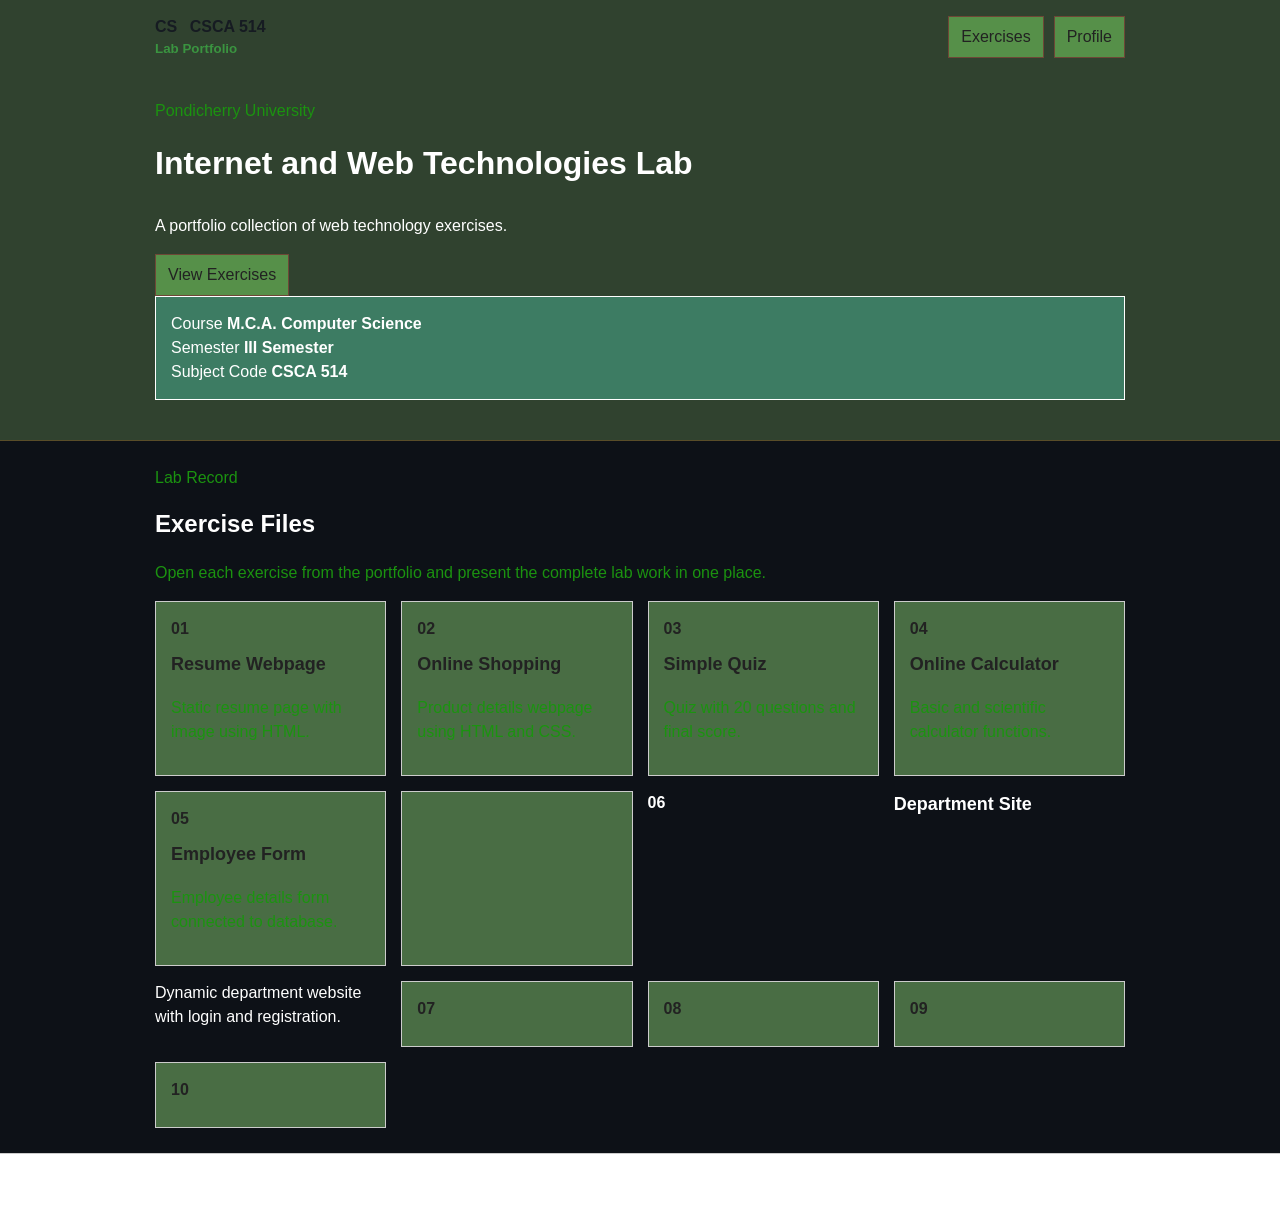
==== index.html @ f17be45e "GitHub Pages doesn't support PHP, so exercises 05 and 06 are now hosted on InfinityFree." ====
<!DOCTYPE html>
<html lang="en">

<head>
  <meta charset="UTF-8">
  <meta name="viewport" content="width=device-width, initial-scale=1.0">
  <title>Internet and Web Technologies Lab Portfolio</title>
  <link rel="stylesheet" href="assets/css/style.css">
</head>

<body>
  <header class="site-header">
    <nav class="top-nav" aria-label="Main navigation">
      <a class="brand" href="index.html">
        <span class="brand-mark">CS</span>
        <span>
          <strong>CSCA 514</strong>
          <small>Lab Portfolio</small>
        </span>
      </a>
      <div class="nav-actions">
        <a href="#exercises">Exercises</a>
        <a href="#profile">Profile</a>
      </div>
    </nav>

    <section class="hero" id="profile">
      <div class="hero-copy">
        <p class="eyebrow">Pondicherry University</p>
        <h1>Internet and Web Technologies Lab</h1>
        <p>
          A portfolio collection of web technology exercises.
        </p>
        <a class="primary-button" href="#exercises">View Exercises</a>
      </div>
      <div class="hero-panel" aria-label="Student details">
        <div>
          <span>Course</span>
          <strong>M.C.A. Computer Science</strong>
        </div>
        <div>
          <span>Semester</span>
          <strong>III Semester</strong>
        </div>
        <div>
          <span>Subject Code</span>
          <strong>CSCA 514</strong>
        </div>
      </div>
    </section>
  </header>

  <main>
    <section class="section-heading" id="exercises">
      <p class="eyebrow">Lab Record</p>
      <h2>Exercise Files</h2>
      <p>Open each exercise from the portfolio and present the complete lab work in one place.</p>
    </section>


    <section class="exercise-grid" aria-label="Exercise list">
      <a class="exercise-card" href="exercises/01-resume/index.html">
        <span class="exercise-icon">01</span>
        <h3>Resume Webpage</h3>
        <p>Static resume page with image using HTML.</p>
      </a>

      <a class="exercise-card" href="exercises/02-shopping/index.html">
        <span class="exercise-icon">02</span>
        <h3>Online Shopping</h3>
        <p>Product details webpage using HTML and CSS.</p>
      </a>

      <a class="exercise-card" href="exercises/03-quiz/index.html">
        <span class="exercise-icon">03</span>
        <h3>Simple Quiz</h3>
        <p>Quiz with 20 questions and final score.</p>
      </a>

      <a class="exercise-card" href="exercises/04-calculator/index.html">
        <span class="exercise-icon">04</span>
        <h3>Online Calculator</h3>
        <p>Basic and scientific calculator functions.</p>
      </a>

      <!--<a class="exercise-card" href="exercises/05-employee-form/index.php">-->
        <!-- This is commented as githu can't open php files from its localhoast so the following link will direct it to InfinityFree-->
      <a class="exercise-card" href="http://pratyush-portfolio.infinityfreeapp.com/exercises/05-employee-form/index.php" target="_blank">
        <span class="exercise-icon">05</span>
        <h3>Employee Form</h3>
        <p>Employee details form connected to database.</p>
      </a>

      <!--<a class="exercise-card" href="exercises/06-department-site/index.php">-->
        <!-- This is commented as githu can't open php files from its localhoast so the following link will direct it to InfinityFree-->
      <a class="exercise-card" href="http://pratyush-portfolio.infinityfreeapp.com/exercises/06-department-site/index.php" target="_blank"></a>
        <span class="exercise-icon">06</span>
        <h3>Department Site</h3>
        <p>Dynamic department website with login and registration.</p>
      </a>

      <a class="exercise-card" href="exercises/07-company-site/index.php">
        <span class="exercise-icon">07</span>
      </a>

      <a class="exercise-card" href="exercises/08-contact-management/index.php">
        <span class="exercise-icon">08</span>
      </a>

      <a class="exercise-card" href="exercises/09-weather-ajax/index.html">
        <span class="exercise-icon">09</span>
      </a>

      <a class="exercise-card" href="exercises/10-books-jquery/index.html">
        <span class="exercise-icon">10</span>
      </a>
    </section>
  </main>

  <footer class="site-footer">
    <p>CSCA 514 Internet and Web Technologies Lab Portfolio</p>
  </footer>

  <script src="assets/js/main.js"></script>
</body>
</html>
---- assets/css/style.css ----
* {
  box-sizing: border-box;
}

body {
  margin: 0;
  font-family: Arial, Helvetica, sans-serif;
  color: #ffffff;
  background: #0D1117;
  line-height: 1.5;
}

a {
  color: #161b22;
  text-decoration: none;
}

a:hover {
  text-decoration: underline;
}

header,
main,
footer,
section,
article {
  display: block;
}

.site-header,
.app-header,
.resume-header,
.shop-header,
.quiz-header,
.calculator-header {
  background: #30422f;
  border-bottom: 1px solid #594d28;
}

.top-nav,
.resume-nav,
.shop-nav,
.quiz-nav,
.calculator-nav,
.site-mini-nav {
  max-width: 1000px;
  margin: 0 auto;
  padding: 15px;
  display: flex;
  justify-content: space-between;
  align-items: center;
  gap: 15px;
}

.brand,
.shop-brand {
  font-weight: bold;
}

.brand-mark {
  display: inline-block;
  margin-right: 8px;
}

.brand small {
  display: block;
  color: #3a9440;
}

.nav-actions,
.shop-links,
.resume-contact,
.skill-list,
.table-actions {
  display: flex;
  flex-wrap: wrap;
  gap: 10px;
}

.hero,
.app-hero,
.shop-hero,
.resume-hero,
.quiz-hero,
.calculator-hero,
main {
  max-width: 1000px;
  margin: 0 auto;
  padding: 25px 15px;
}

.hero-panel,
.form-panel,
.table-panel,
.resume-section,
.placeholder-card,
.shop-summary,
.offer-panel,
.cart-panel,
.product-card,
.quiz-question,
.calculator,
.weather-card,
.book-card {
  background: #3d7c63;
  border: 1px solid #ffffff;
  padding: 15px;
  margin-bottom: 15px;
}

h1,
h2,
h3,
p {
  margin-top: 0;
}

h1 {
  font-size: 32px;
}

h2 {
  font-size: 24px;
}

h3 {
  font-size: 18px;
}

.eyebrow,
.section-heading p,
.exercise-card p,
.resume-summary,
.shop-summary p {
  color: #1b9310;
}

.primary-button,
.cart-button,
.remove-button,
button,
.back-link,
.shop-links a,
.nav-actions a {
  display: inline-block;
  padding: 8px 12px;
  border: 1px solid #6e4736;
  background: #569049;
  color: #222222;
  cursor: pointer;
}

.remove-button {
  margin-left: 8px;
}

.buy-button {
  margin-top: 10px;
}

.order-message {
  margin-top: 10px;
  font-weight: bold;
}

.quiz-option {
  padding: 8px;
  border: 1px solid transparent;
}

.quiz-option.correct-option {
  background: #d8f5d1;
  border-color: #247a2b;
  color: #123d16;
}

.quiz-option.wrong-option {
  background: #ffd7d7;
  border-color: #9b1c1c;
  color: #5c1010;
}

.exercise-grid,
.product-grid,
.resume-grid,
.weather-grid,
.book-grid,
.dashboard-grid,
.crud-page,
.shop-bottom {
  display: grid;
  grid-template-columns: repeat(auto-fit, minmax(220px, 1fr));
  gap: 15px;
}

/* Make the employee table page disproportionate: form narrower, table wider */
.crud-page {
  grid-template-columns: 1fr 2fr;
}

@media (max-width: 700px) {
  .crud-page {
    grid-template-columns: 1fr;
  }
}

.exercise-card {
  display: block;
  background: #496d44;
  border: 1px solid #cccccc;
  padding: 15px;
  color: #222222;
}

.exercise-icon {
  display: inline-block;
  margin-bottom: 10px;
  font-weight: bold;
}

.shop-categories span,
.product-tag,
.product-note {
  display: inline-block;
  padding: 4px 8px;
  border: 1px solid #cccccc;
  background: #5db369;
}

.product-image {
  min-height: 90px;
  margin-bottom: 10px;
  border: 1px solid #cccccc;
  background: #eeeeee;
}

.product-image img {
  display: block;
  width: 100%;
  height: 120px;
  object-fit: contain;
}

.product-meta {
  display: flex;
  justify-content: space-between;
  gap: 10px;
  margin-bottom: 10px;
}

.site-footer {
  padding: 15px;
  text-align: center;
  background: #ffffff;
  border-top: 1px solid #cccccc;
}

.resume-photo {
  width: 600px;
  height: 300px;
  border: 1px solid #cccccc;
  overflow: hidden;
}

.resume-photo img {
  width: 100%;
  height: 100%;
  object-fit: cover;
}

form {
  display: grid;
  gap: 12px;
}

label {
  display: grid;
  gap: 5px;
}

input,
select,
textarea {
  width: 100%;
  padding: 8px;
  border: 1px solid #999999;
  font: inherit;
  background: #eaf7ef;
  color: #14331f;
}

textarea {
  min-height: 90px;
}

/* ---- Table styling ---- */
.responsive-table {
  overflow-x: auto;
  width: 100%;
}

table {
  width: 100%;
  border-collapse: collapse;
  background: #3d7c63;
}

th,
td {
  padding: 8px 12px;
  border: 1px solid #ffffff;
  text-align: left;
  color: #ffffff;
  white-space: nowrap;
}

.status-message,
.quiz-result {
  padding: 10px;
  border: 1px solid #cccccc;
  background: #ffffff;
  color: #176b2c;
}

.warning-text,
.warning {
  color: #8a1f11;
}

.success {
  color: #176b2c;
}

.calculator-display input {
  font-size: 24px;
  text-align: right;
}

.calculator-keys {
  display: grid;
  grid-template-columns: repeat(4, 1fr);
  gap: 8px;
}

.quiz-options {
  display: grid;
  gap: 8px;
}

.quiz-option {
  display: block;
}

.placeholder-main,
.auth-page,
.content-page {
  max-width: 1000px;
  margin: 0 auto;
  padding: 25px 15px;
}

@media (max-width: 600px) {
  .top-nav,
  .resume-nav,
  .shop-nav, 
  .quiz-nav{
    display: block;
  }

  h1 {
    font-size: 26px;
  }
}
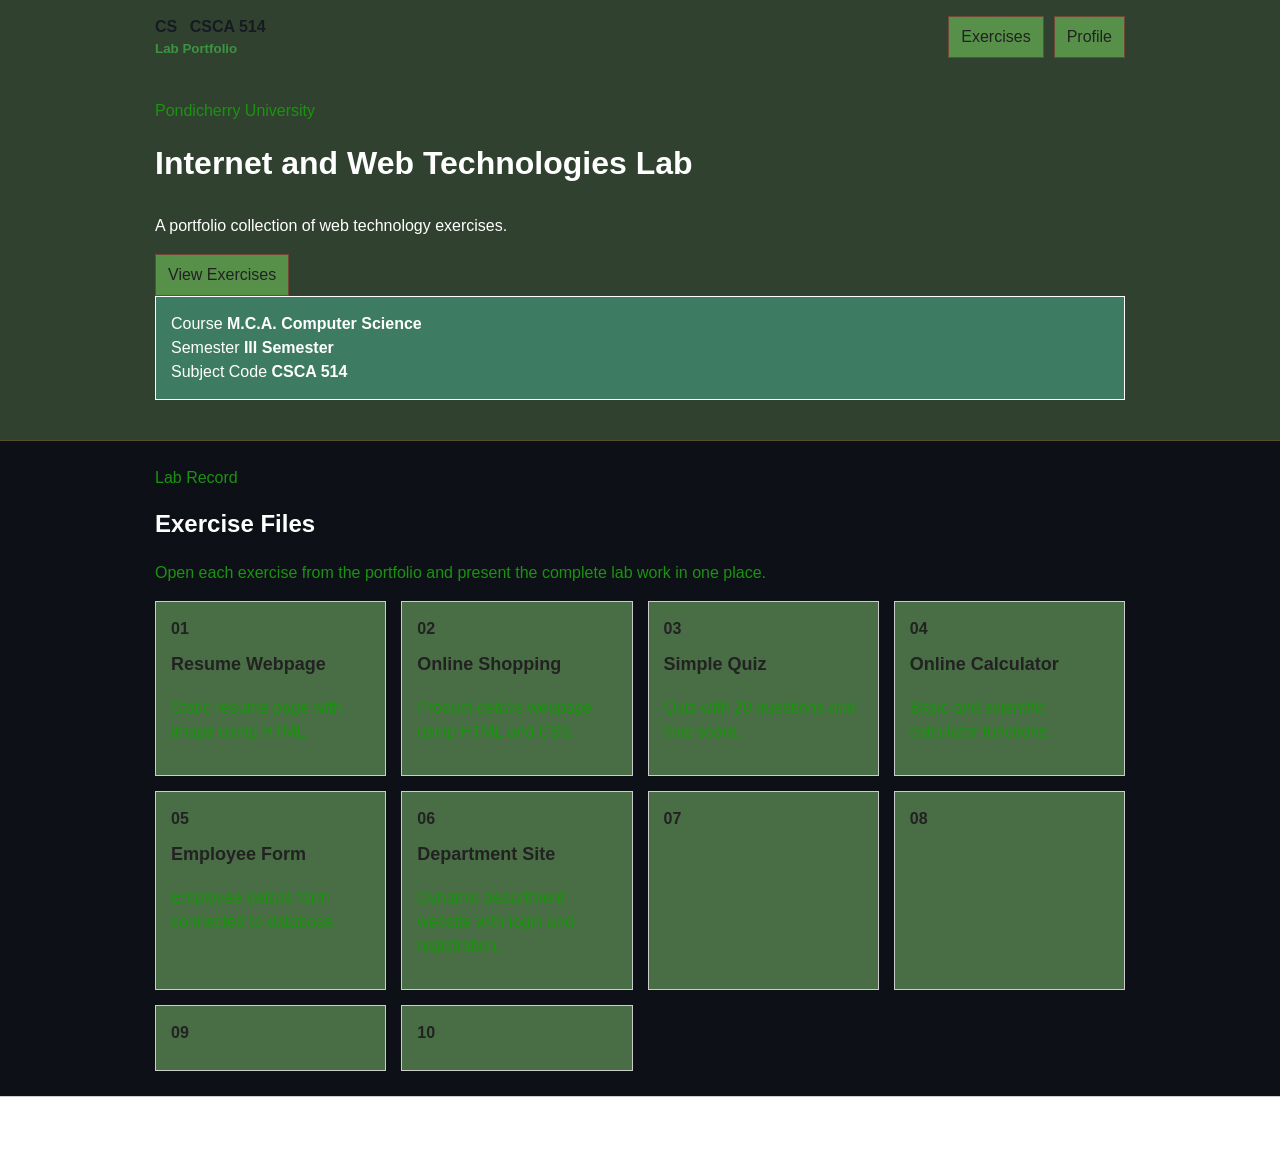
==== commit 9f019ec6: "Index modified" ====
--- a/index.html
+++ b/index.html
@@ -93,7 +93,7 @@
 
       <!--<a class="exercise-card" href="exercises/06-department-site/index.php">-->
         <!-- This is commented as githu can't open php files from its localhoast so the following link will direct it to InfinityFree-->
-      <a class="exercise-card" href="http://pratyush-portfolio.infinityfreeapp.com/exercises/06-department-site/index.php" target="_blank"></a>
+      <a class="exercise-card" href="http://pratyush-portfolio.infinityfreeapp.com/exercises/06-department-site/index.php" target="_blank">
         <span class="exercise-icon">06</span>
         <h3>Department Site</h3>
         <p>Dynamic department website with login and registration.</p>
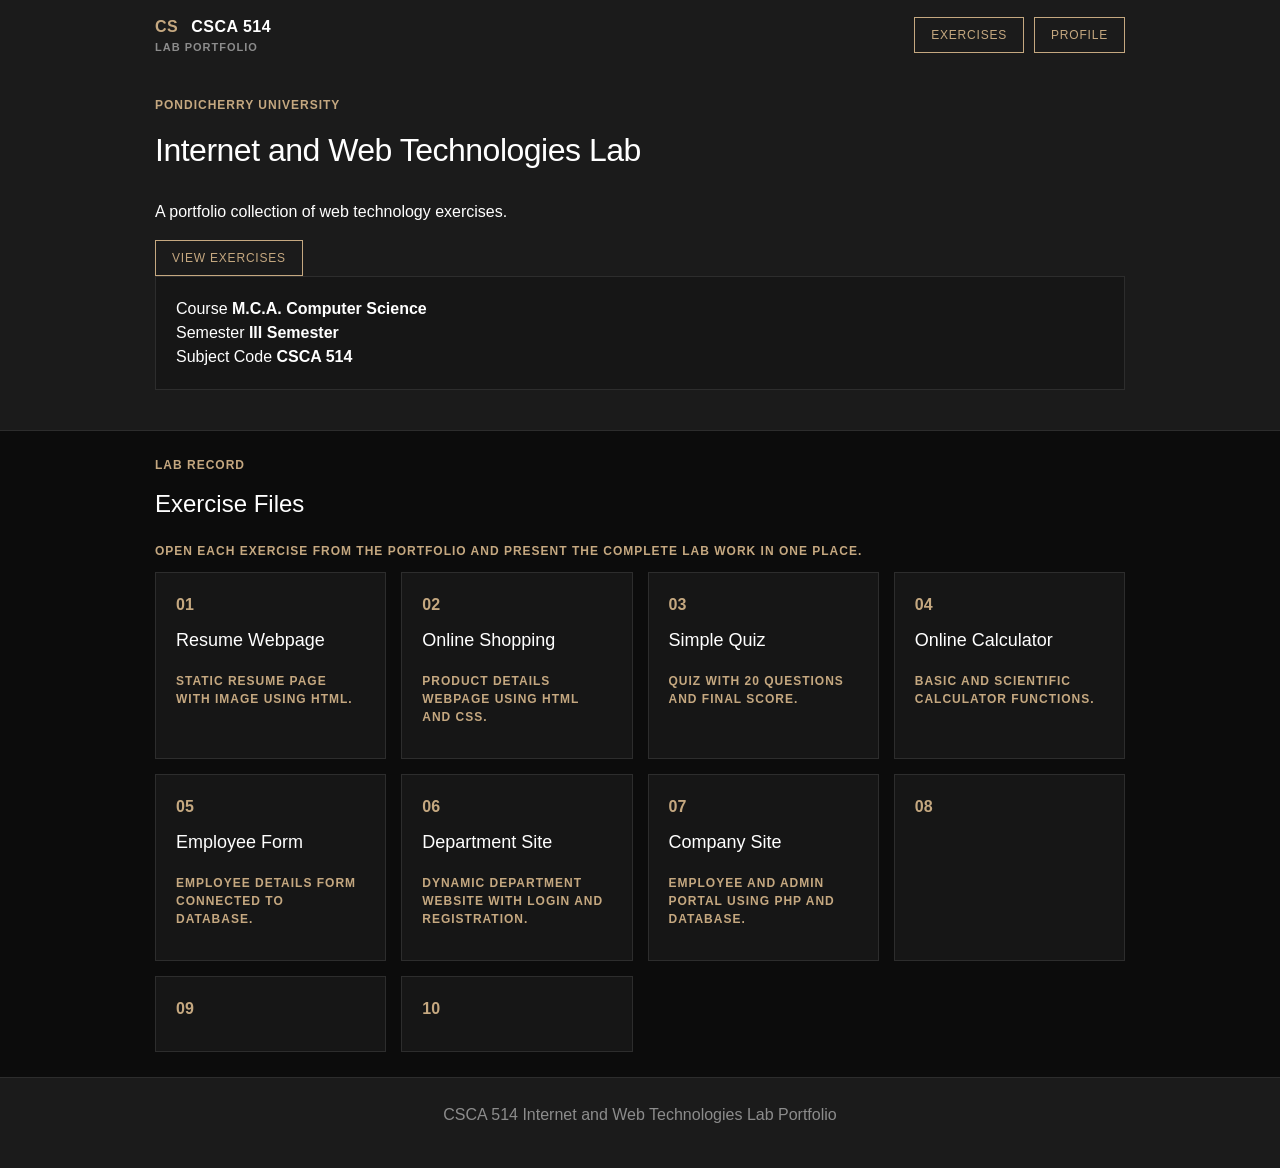
==== commit 931da730: "Exersice 7 added" ====
--- a/index.html
+++ b/index.html
@@ -101,6 +101,8 @@
 
       <a class="exercise-card" href="exercises/07-company-site/index.php">
         <span class="exercise-icon">07</span>
+        <h3>Company Site</h3>
+        <p>Employee and admin portal using PHP and database.</p>
       </a>
 
       <a class="exercise-card" href="exercises/08-contact-management/index.php">
--- a/assets/css/style.css
+++ b/assets/css/style.css
@@ -1,22 +1,43 @@
+:root {
+  --bg-dark: #0c0c0c;
+  /* Luxe deep black */
+  --bg-surface: #161616;
+  /* Dark graphite surface */
+  --bg-header: #1b1b1b;
+  /* Very dark gray header */
+  --text-main: #ffffff;
+  /* Pure crisp white */
+  --text-muted: #8c8c8c;
+  /* Posh silver-gray */
+  --accent: #c5a880;
+  /* Refined champagne gold */
+  --accent-hover: #e5d4bc;
+  /* Soft glow ivory gold */
+  --border-color: #2d2d2d;
+  /* Ultra-sharp subtle border */
+}
+
 * {
   box-sizing: border-box;
 }
 
 body {
   margin: 0;
-  font-family: Arial, Helvetica, sans-serif;
-  color: #ffffff;
-  background: #0D1117;
+  font-family: -apple-system, BlinkMacSystemFont, "Segoe UI", Roboto, sans-serif;
+  color: var(--text-main);
+  background: var(--bg-dark);
   line-height: 1.5;
 }
 
 a {
-  color: #161b22;
+  color: var(--accent);
   text-decoration: none;
+  transition: color 0.15s ease;
 }
 
 a:hover {
-  text-decoration: underline;
+  color: var(--accent-hover);
+  text-decoration: none;
 }
 
 header,
@@ -33,8 +54,8 @@
 .shop-header,
 .quiz-header,
 .calculator-header {
-  background: #30422f;
-  border-bottom: 1px solid #594d28;
+  background: var(--bg-header);
+  border-bottom: 1px solid var(--border-color);
 }
 
 .top-nav,
@@ -55,16 +76,22 @@
 .brand,
 .shop-brand {
   font-weight: bold;
+  letter-spacing: 0.5px;
+  color: var(--text-main);
 }
 
 .brand-mark {
   display: inline-block;
   margin-right: 8px;
+  color: var(--accent);
 }
 
 .brand small {
   display: block;
-  color: #3a9440;
+  font-size: 11px;
+  text-transform: uppercase;
+  letter-spacing: 1px;
+  color: var(--text-muted);
 }
 
 .nav-actions,
@@ -102,9 +129,9 @@
 .calculator,
 .weather-card,
 .book-card {
-  background: #3d7c63;
-  border: 1px solid #ffffff;
-  padding: 15px;
+  background: var(--bg-surface);
+  border: 1px solid var(--border-color);
+  padding: 20px;
   margin-bottom: 15px;
 }
 
@@ -117,14 +144,18 @@
 
 h1 {
   font-size: 32px;
+  font-weight: 500;
+  letter-spacing: -0.5px;
 }
 
 h2 {
   font-size: 24px;
+  font-weight: 500;
 }
 
 h3 {
   font-size: 18px;
+  font-weight: 500;
 }
 
 .eyebrow,
@@ -132,7 +163,11 @@
 .exercise-card p,
 .resume-summary,
 .shop-summary p {
-  color: #1b9310;
+  color: var(--accent);
+  text-transform: uppercase;
+  font-size: 12px;
+  letter-spacing: 1px;
+  font-weight: 600;
 }
 
 .primary-button,
@@ -143,11 +178,27 @@
 .shop-links a,
 .nav-actions a {
   display: inline-block;
-  padding: 8px 12px;
-  border: 1px solid #6e4736;
-  background: #569049;
-  color: #222222;
+  padding: 8px 16px;
+  border: 1px solid var(--accent);
+  background: transparent;
+  color: var(--accent);
+  font-weight: 500;
+  text-transform: uppercase;
+  font-size: 12px;
+  letter-spacing: 0.8px;
   cursor: pointer;
+  transition: all 0.15s ease;
+}
+
+.primary-button:hover,
+.cart-button:hover,
+.remove-button:hover,
+button:hover,
+.back-link:hover,
+.shop-links a:hover,
+.nav-actions a:hover {
+  background: var(--accent);
+  color: #0c0c0c;
 }
 
 .remove-button {
@@ -169,15 +220,15 @@
 }
 
 .quiz-option.correct-option {
-  background: #d8f5d1;
+  background: #1c3623;
   border-color: #247a2b;
-  color: #123d16;
+  color: #d8f5d1;
 }
 
 .quiz-option.wrong-option {
-  background: #ffd7d7;
+  background: #3d1c1c;
   border-color: #9b1c1c;
-  color: #5c1010;
+  color: #ffd7d7;
 }
 
 .exercise-grid,
@@ -206,16 +257,22 @@
 
 .exercise-card {
   display: block;
-  background: #496d44;
-  border: 1px solid #cccccc;
-  padding: 15px;
-  color: #222222;
+  background: var(--bg-surface);
+  border: 1px solid var(--border-color);
+  padding: 20px;
+  color: var(--text-main);
+  transition: border-color 0.15s ease;
+}
+
+.exercise-card:hover {
+  border-color: var(--accent);
 }
 
 .exercise-icon {
   display: inline-block;
   margin-bottom: 10px;
   font-weight: bold;
+  color: var(--accent);
 }
 
 .shop-categories span,
@@ -223,15 +280,15 @@
 .product-note {
   display: inline-block;
   padding: 4px 8px;
-  border: 1px solid #cccccc;
-  background: #5db369;
+  border: 1px solid var(--border-color);
+  background: var(--bg-dark);
 }
 
 .product-image {
   min-height: 90px;
   margin-bottom: 10px;
-  border: 1px solid #cccccc;
-  background: #eeeeee;
+  border: 1px solid var(--border-color);
+  background: var(--bg-dark);
 }
 
 .product-image img {
@@ -249,23 +306,43 @@
 }
 
 .site-footer {
-  padding: 15px;
+  padding: 25px 15px;
   text-align: center;
-  background: #ffffff;
-  border-top: 1px solid #cccccc;
+  background: var(--bg-header);
+  border-top: 1px solid var(--border-color);
+  color: var(--text-muted);
+}
+
+.resume-hero {
+  display: flex;
+  flex-direction: row-reverse;
+  justify-content: space-between;
+  align-items: center;
+  gap: 30px;
+  padding: 40px 15px;
+}
+
+@media (max-width: 1768px) {
+  .resume-hero {
+    flex-direction: column;
+    text-align: center;
+    gap: 20px;
+  }
 }
 
 .resume-photo {
-  width: 600px;
-  height: 300px;
-  border: 1px solid #cccccc;
+  width: 220px;
+  height: 320px;
+  border: 1px solid var(--border-color);
   overflow: hidden;
+  flex-shrink: 0;
 }
 
 .resume-photo img {
   width: 100%;
   height: 100%;
   object-fit: cover;
+  object-position: center top;
 }
 
 form {
@@ -276,17 +353,29 @@
 label {
   display: grid;
   gap: 5px;
+  font-size: 13px;
+  text-transform: uppercase;
+  letter-spacing: 0.5px;
+  color: var(--text-muted);
 }
 
 input,
 select,
 textarea {
   width: 100%;
-  padding: 8px;
-  border: 1px solid #999999;
+  padding: 10px;
+  border: 1px solid var(--border-color);
   font: inherit;
-  background: #eaf7ef;
-  color: #14331f;
+  background: var(--bg-dark);
+  color: var(--text-main);
+  transition: border-color 0.15s ease;
+}
+
+input:focus,
+select:focus,
+textarea:focus {
+  border-color: var(--accent);
+  outline: none;
 }
 
 textarea {
@@ -302,33 +391,42 @@
 table {
   width: 100%;
   border-collapse: collapse;
-  background: #3d7c63;
+  background: var(--bg-surface);
 }
 
 th,
 td {
-  padding: 8px 12px;
-  border: 1px solid #ffffff;
+  padding: 10px 14px;
+  border: 1px solid var(--border-color);
   text-align: left;
-  color: #ffffff;
+  color: var(--text-main);
   white-space: nowrap;
+}
+
+th {
+  background: var(--bg-header);
+  color: var(--accent);
+  text-transform: uppercase;
+  font-size: 12px;
+  letter-spacing: 0.8px;
+  font-weight: 600;
 }
 
 .status-message,
 .quiz-result {
-  padding: 10px;
-  border: 1px solid #cccccc;
-  background: #ffffff;
-  color: #176b2c;
+  padding: 12px;
+  border: 1px solid var(--border-color);
+  background: var(--bg-surface);
+  color: var(--accent);
 }
 
 .warning-text,
 .warning {
-  color: #8a1f11;
+  color: #f87171;
 }
 
 .success {
-  color: #176b2c;
+  color: var(--accent);
 }
 
 .calculator-display input {
@@ -360,10 +458,11 @@
 }
 
 @media (max-width: 600px) {
+
   .top-nav,
   .resume-nav,
-  .shop-nav, 
-  .quiz-nav{
+  .shop-nav,
+  .quiz-nav {
     display: block;
   }
 
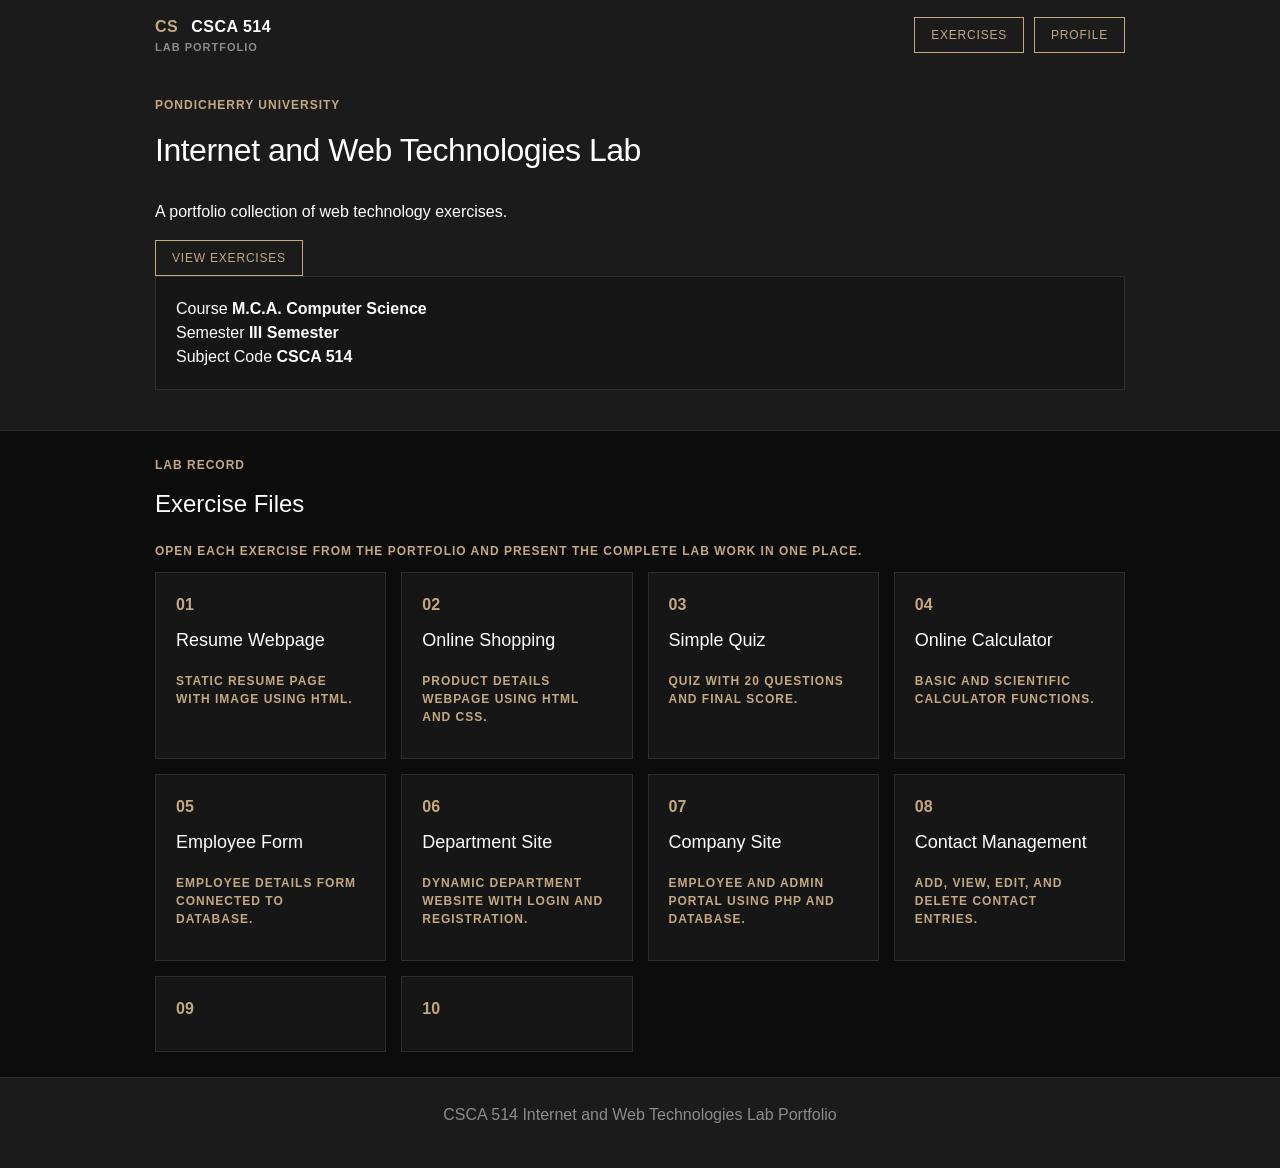
==== commit 5d315fa5: "Added exercise 8" ====
--- a/index.html
+++ b/index.html
@@ -83,17 +83,17 @@
         <p>Basic and scientific calculator functions.</p>
       </a>
 
-      <!--<a class="exercise-card" href="exercises/05-employee-form/index.php">-->
+      <a class="exercise-card" href="exercises/05-employee-form/index.php">
         <!-- This is commented as githu can't open php files from its localhoast so the following link will direct it to InfinityFree-->
-      <a class="exercise-card" href="http://pratyush-portfolio.infinityfreeapp.com/exercises/05-employee-form/index.php" target="_blank">
+      <!--<a class="exercise-card" href="http://pratyush-portfolio.infinityfreeapp.com/exercises/05-employee-form/index.php" target="_blank">-->
         <span class="exercise-icon">05</span>
         <h3>Employee Form</h3>
         <p>Employee details form connected to database.</p>
       </a>
 
-      <!--<a class="exercise-card" href="exercises/06-department-site/index.php">-->
+      <a class="exercise-card" href="exercises/06-department-site/index.php">
         <!-- This is commented as githu can't open php files from its localhoast so the following link will direct it to InfinityFree-->
-      <a class="exercise-card" href="http://pratyush-portfolio.infinityfreeapp.com/exercises/06-department-site/index.php" target="_blank">
+      <!--<a class="exercise-card" href="http://pratyush-portfolio.infinityfreeapp.com/exercises/06-department-site/index.php" target="_blank">-->
         <span class="exercise-icon">06</span>
         <h3>Department Site</h3>
         <p>Dynamic department website with login and registration.</p>
@@ -107,6 +107,8 @@
 
       <a class="exercise-card" href="exercises/08-contact-management/index.php">
         <span class="exercise-icon">08</span>
+        <h3>Contact Management</h3>
+        <p>Add, view, edit, and delete contact entries.</p>
       </a>
 
       <a class="exercise-card" href="exercises/09-weather-ajax/index.html">
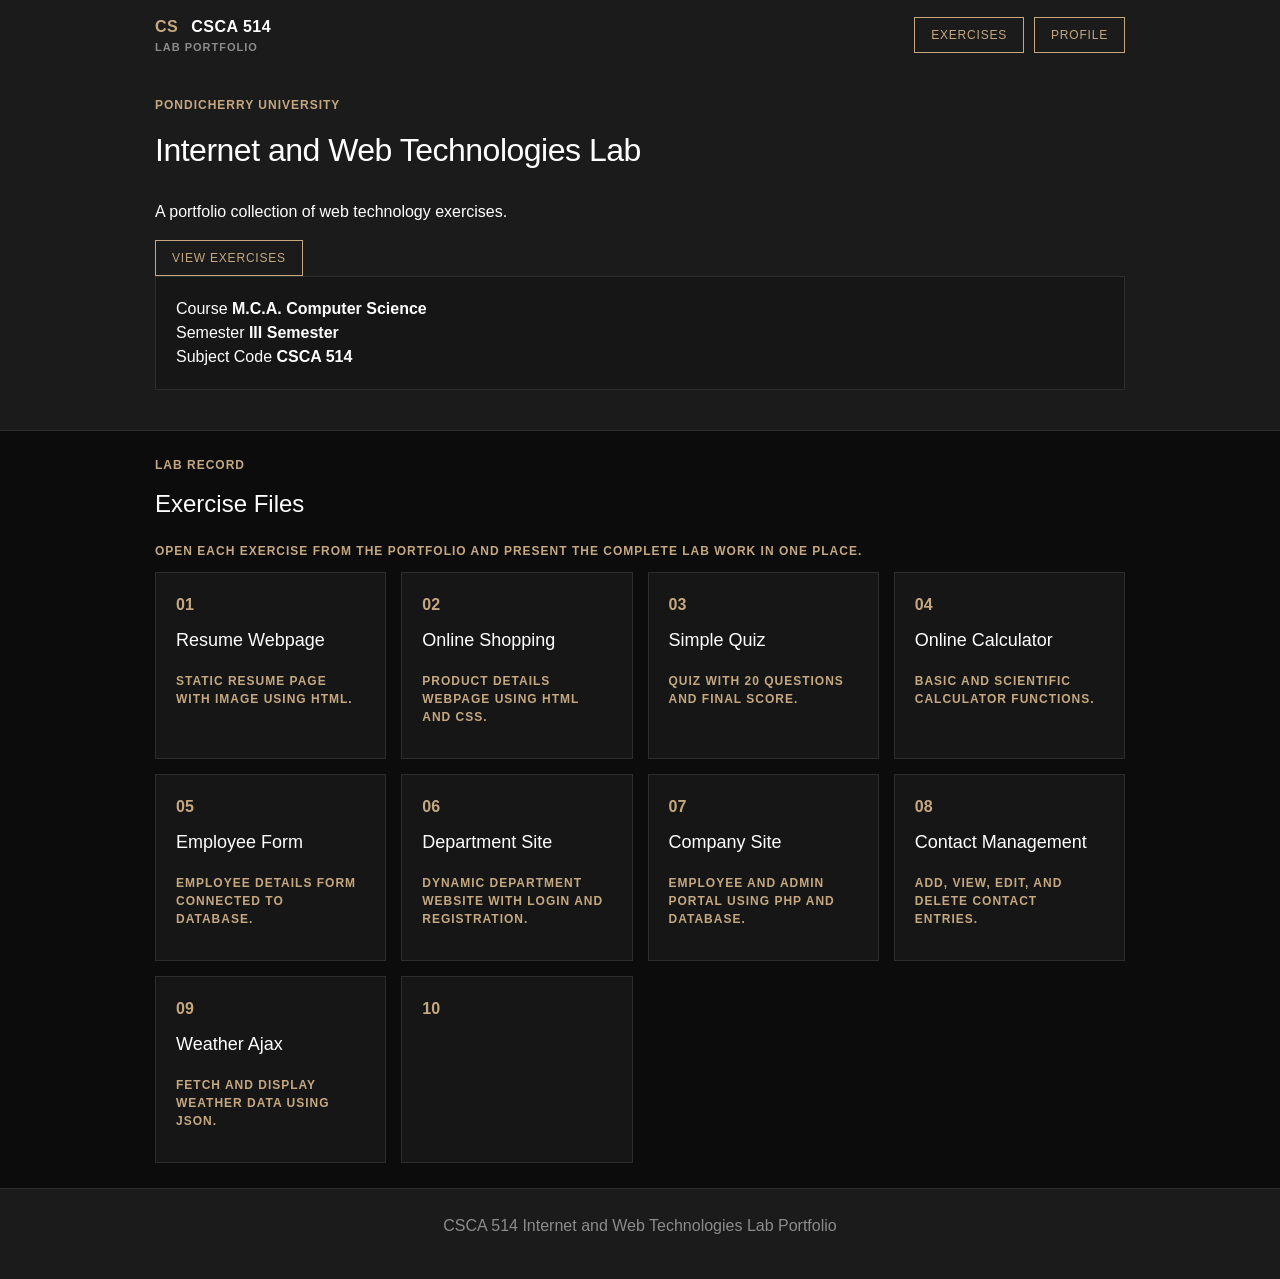
==== commit 97e9c36e: "A very small spelling change" ====
--- a/index.html
+++ b/index.html
@@ -113,6 +113,8 @@
 
       <a class="exercise-card" href="exercises/09-weather-ajax/index.html">
         <span class="exercise-icon">09</span>
+        <h3>Weather Ajax</h3>
+        <p>Fetch and display weather data using JSON.</p>
       </a>
 
       <a class="exercise-card" href="exercises/10-books-jquery/index.html">
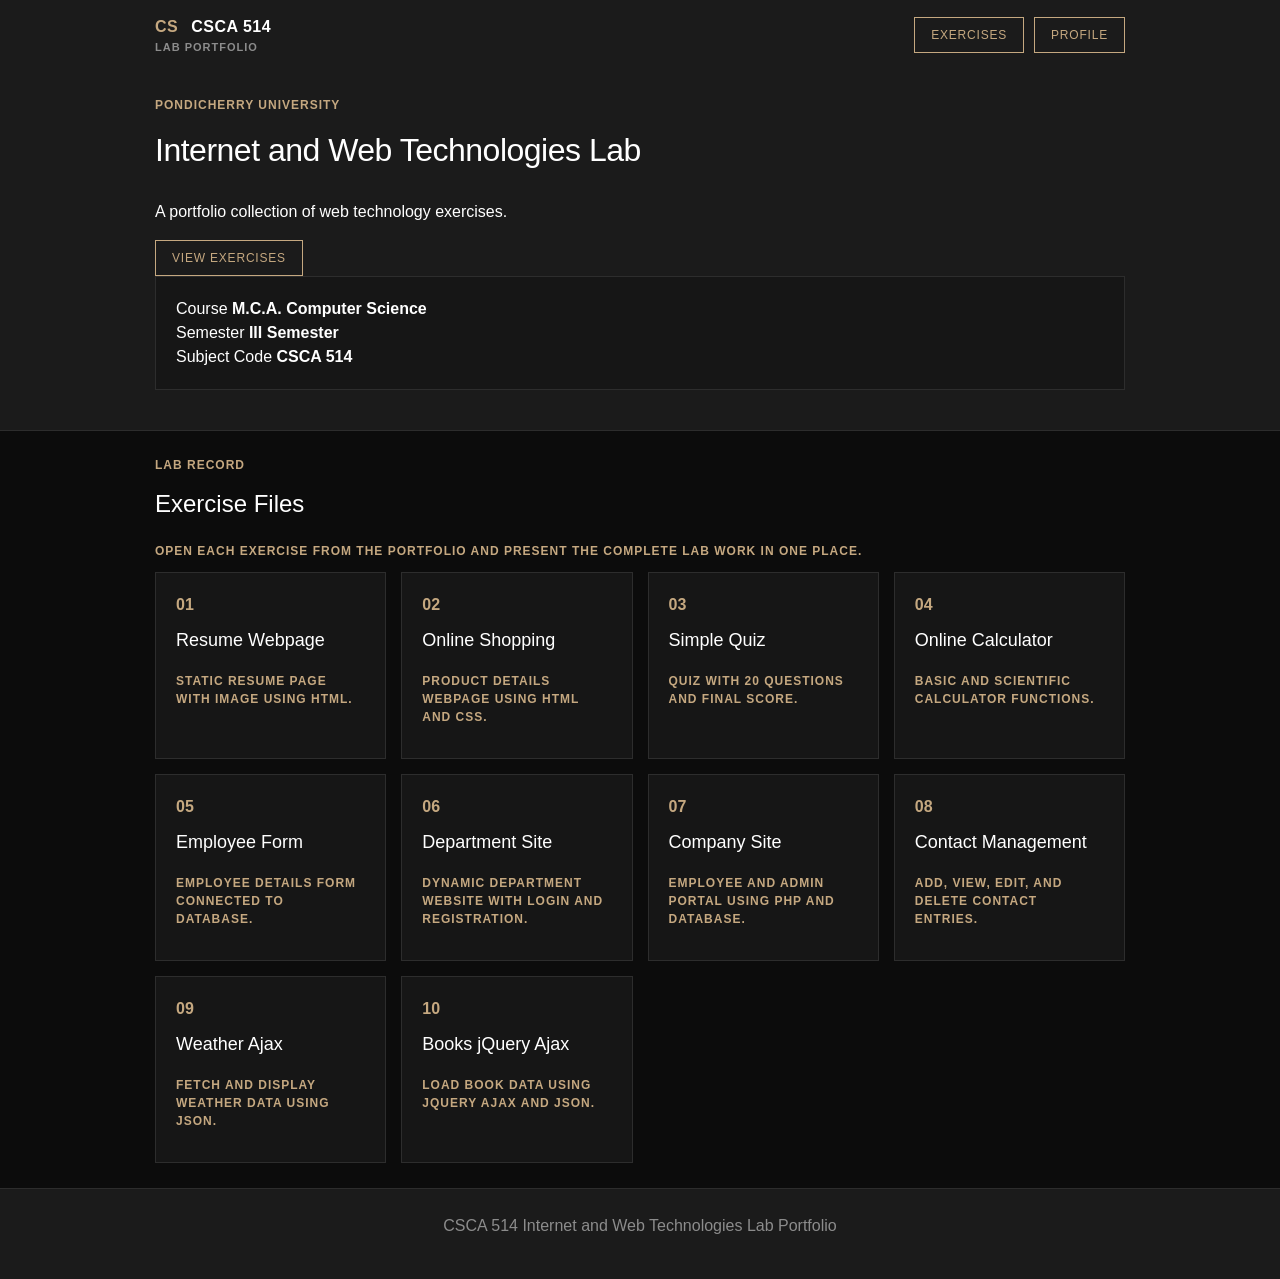
==== commit 745b3885: "Added a new exercise" ====
--- a/index.html
+++ b/index.html
@@ -119,6 +119,8 @@
 
       <a class="exercise-card" href="exercises/10-books-jquery/index.html">
         <span class="exercise-icon">10</span>
+        <h3>Books jQuery Ajax</h3>
+        <p>Load book data using jQuery Ajax and JSON.</p>
       </a>
     </section>
   </main>
